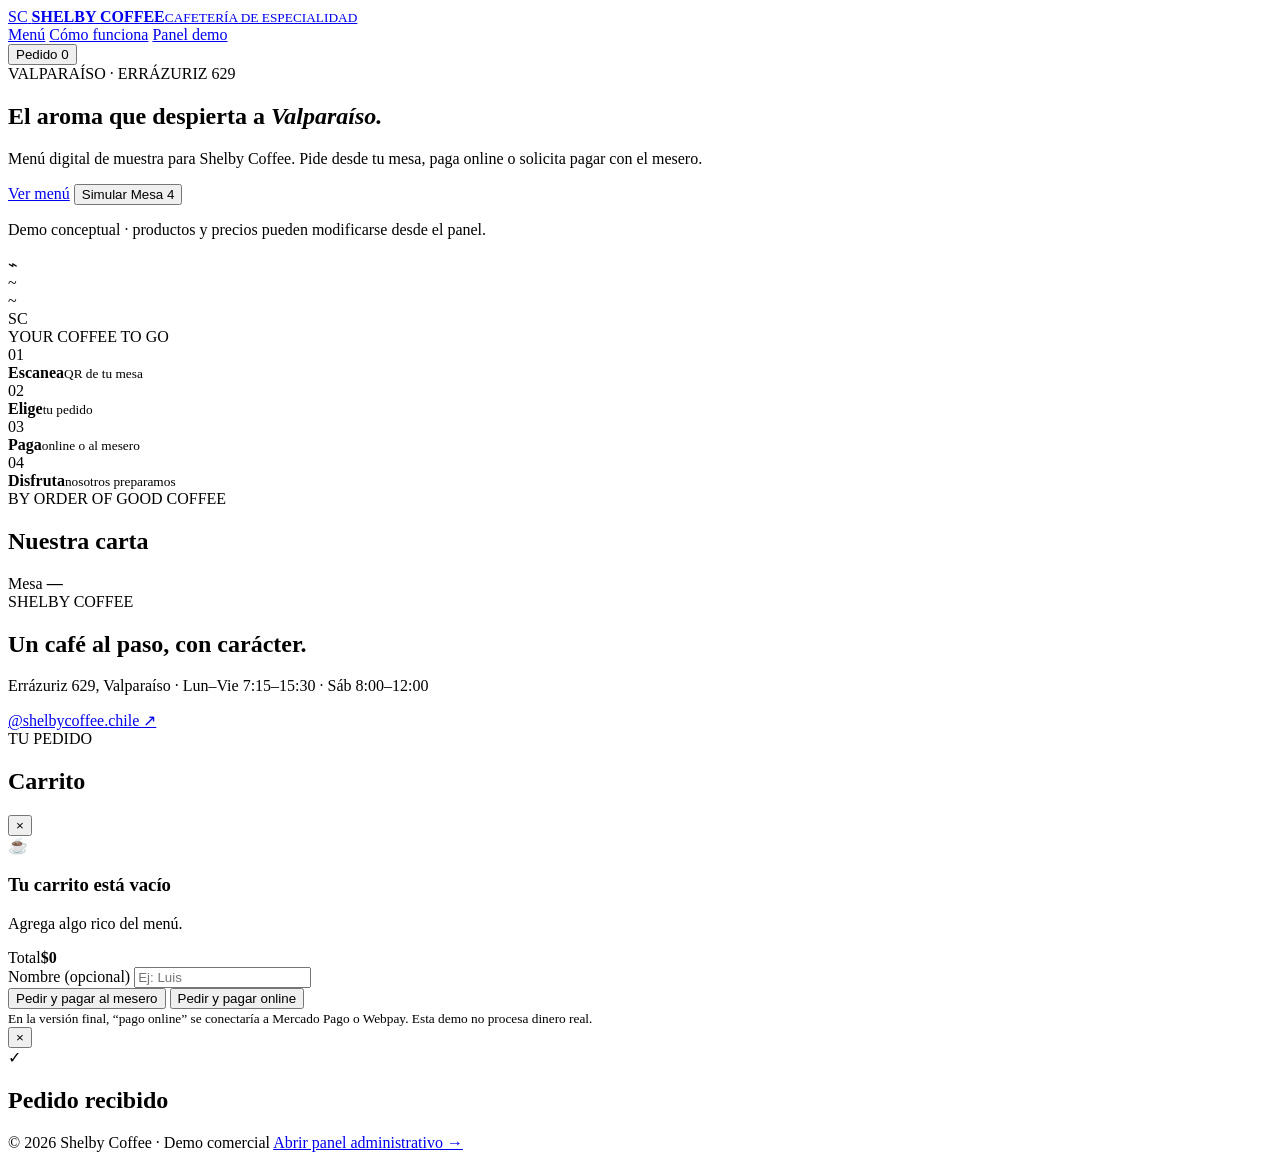
==== index.html @ 5e713f21 "Add files via upload" ====
<!DOCTYPE html>
<html lang="es">
<head>
  <meta charset="UTF-8">
  <meta name="viewport" content="width=device-width, initial-scale=1.0">
  <meta name="description" content="Demo de menú digital Shelby Coffee: pedidos por mesa, pago online o con mesero y panel administrativo.">
  <title>Shelby Coffee | Menú digital</title>
  <link rel="stylesheet" href="assets/css/style.css">
</head>
<body>
  <header class="topbar">
    <a class="brand" href="index.html" aria-label="Shelby Coffee inicio">
      <span class="brand-mark">SC</span>
      <span><strong>SHELBY COFFEE</strong><small>CAFETERÍA DE ESPECIALIDAD</small></span>
    </a>
    <nav>
      <a href="#menu">Menú</a>
      <a href="#como-funciona">Cómo funciona</a>
      <a href="admin.html" class="nav-admin">Panel demo</a>
    </nav>
    <button id="cartButton" class="cart-button" aria-label="Abrir carrito">Pedido <span id="cartCount">0</span></button>
  </header>

  <main>
    <section class="hero">
      <div class="hero-content">
        <span class="eyebrow">VALPARAÍSO · ERRÁZURIZ 629</span>
        <h1>El aroma que despierta a <em>Valparaíso.</em></h1>
        <p>Menú digital de muestra para Shelby Coffee. Pide desde tu mesa, paga online o solicita pagar con el mesero.</p>
        <div class="hero-actions">
          <a href="#menu" class="btn btn-primary">Ver menú</a>
          <button class="btn btn-ghost" id="simulateTableBtn">Simular Mesa 4</button>
        </div>
        <p class="demo-note">Demo conceptual · productos y precios pueden modificarse desde el panel.</p>
      </div>
      <div class="hero-card" aria-hidden="true">
        <div class="cap-icon">⌁</div>
        <div class="coffee-cup">
          <div class="steam steam-one">~</div>
          <div class="steam steam-two">~</div>
          <div class="cup-body"><span>SC</span></div>
          <div class="cup-handle"></div>
          <div class="saucer"></div>
        </div>
        <span class="hero-card-label">YOUR COFFEE TO GO</span>
      </div>
    </section>

    <section class="service-strip" id="como-funciona">
      <article><span>01</span><div><strong>Escanea</strong><small>QR de tu mesa</small></div></article>
      <article><span>02</span><div><strong>Elige</strong><small>tu pedido</small></div></article>
      <article><span>03</span><div><strong>Paga</strong><small>online o al mesero</small></div></article>
      <article><span>04</span><div><strong>Disfruta</strong><small>nosotros preparamos</small></div></article>
    </section>

    <section class="menu-section" id="menu">
      <div class="section-heading">
        <div>
          <span class="eyebrow">BY ORDER OF GOOD COFFEE</span>
          <h2>Nuestra carta</h2>
        </div>
        <div id="tableBadge" class="table-badge hidden">Mesa <strong id="tableNumber">—</strong></div>
      </div>
      <div id="categoryFilters" class="filters"></div>
      <div id="productGrid" class="product-grid" aria-live="polite"></div>
    </section>

    <section class="visit-section">
      <div>
        <span class="eyebrow">SHELBY COFFEE</span>
        <h2>Un café al paso, con carácter.</h2>
        <p>Errázuriz 629, Valparaíso · Lun–Vie 7:15–15:30 · Sáb 8:00–12:00</p>
      </div>
      <a class="btn btn-ghost light" href="https://www.instagram.com/shelbycoffee.chile/" target="_blank" rel="noopener">@shelbycoffee.chile ↗</a>
    </section>
  </main>

  <aside id="cartDrawer" class="drawer" aria-hidden="true">
    <div class="drawer-backdrop" data-close-cart></div>
    <div class="drawer-panel">
      <div class="drawer-header">
        <div><span class="eyebrow">TU PEDIDO</span><h2>Carrito</h2></div>
        <button class="icon-button" data-close-cart aria-label="Cerrar">×</button>
      </div>
      <div id="cartItems" class="cart-items"></div>
      <div id="emptyCart" class="empty-state">
        <span>☕</span>
        <h3>Tu carrito está vacío</h3>
        <p>Agrega algo rico del menú.</p>
      </div>
      <div id="cartFooter" class="cart-footer hidden">
        <div class="cart-total"><span>Total</span><strong id="cartTotal">$0</strong></div>
        <label class="field-label" for="customerName">Nombre (opcional)</label>
        <input id="customerName" class="input" placeholder="Ej: Luis">
        <div class="payment-options">
          <button id="waiterPayBtn" class="btn btn-secondary full">Pedir y pagar al mesero</button>
          <button id="onlinePayBtn" class="btn btn-primary full">Pedir y pagar online</button>
        </div>
        <small class="fine-print">En la versión final, “pago online” se conectaría a Mercado Pago o Webpay. Esta demo no procesa dinero real.</small>
      </div>
    </div>
  </aside>

  <div id="modal" class="modal hidden" role="dialog" aria-modal="true" aria-labelledby="modalTitle">
    <div class="modal-card">
      <button id="modalClose" class="icon-button modal-close" aria-label="Cerrar">×</button>
      <div id="modalIcon" class="modal-icon">✓</div>
      <h2 id="modalTitle">Pedido recibido</h2>
      <p id="modalText"></p>
      <div id="modalActions" class="modal-actions"></div>
    </div>
  </div>

  <footer>
    <span>© 2026 Shelby Coffee · Demo comercial</span>
    <a href="admin.html">Abrir panel administrativo →</a>
  </footer>

  <script type="module" src="assets/js/app.js"></script>
</body>
</html>
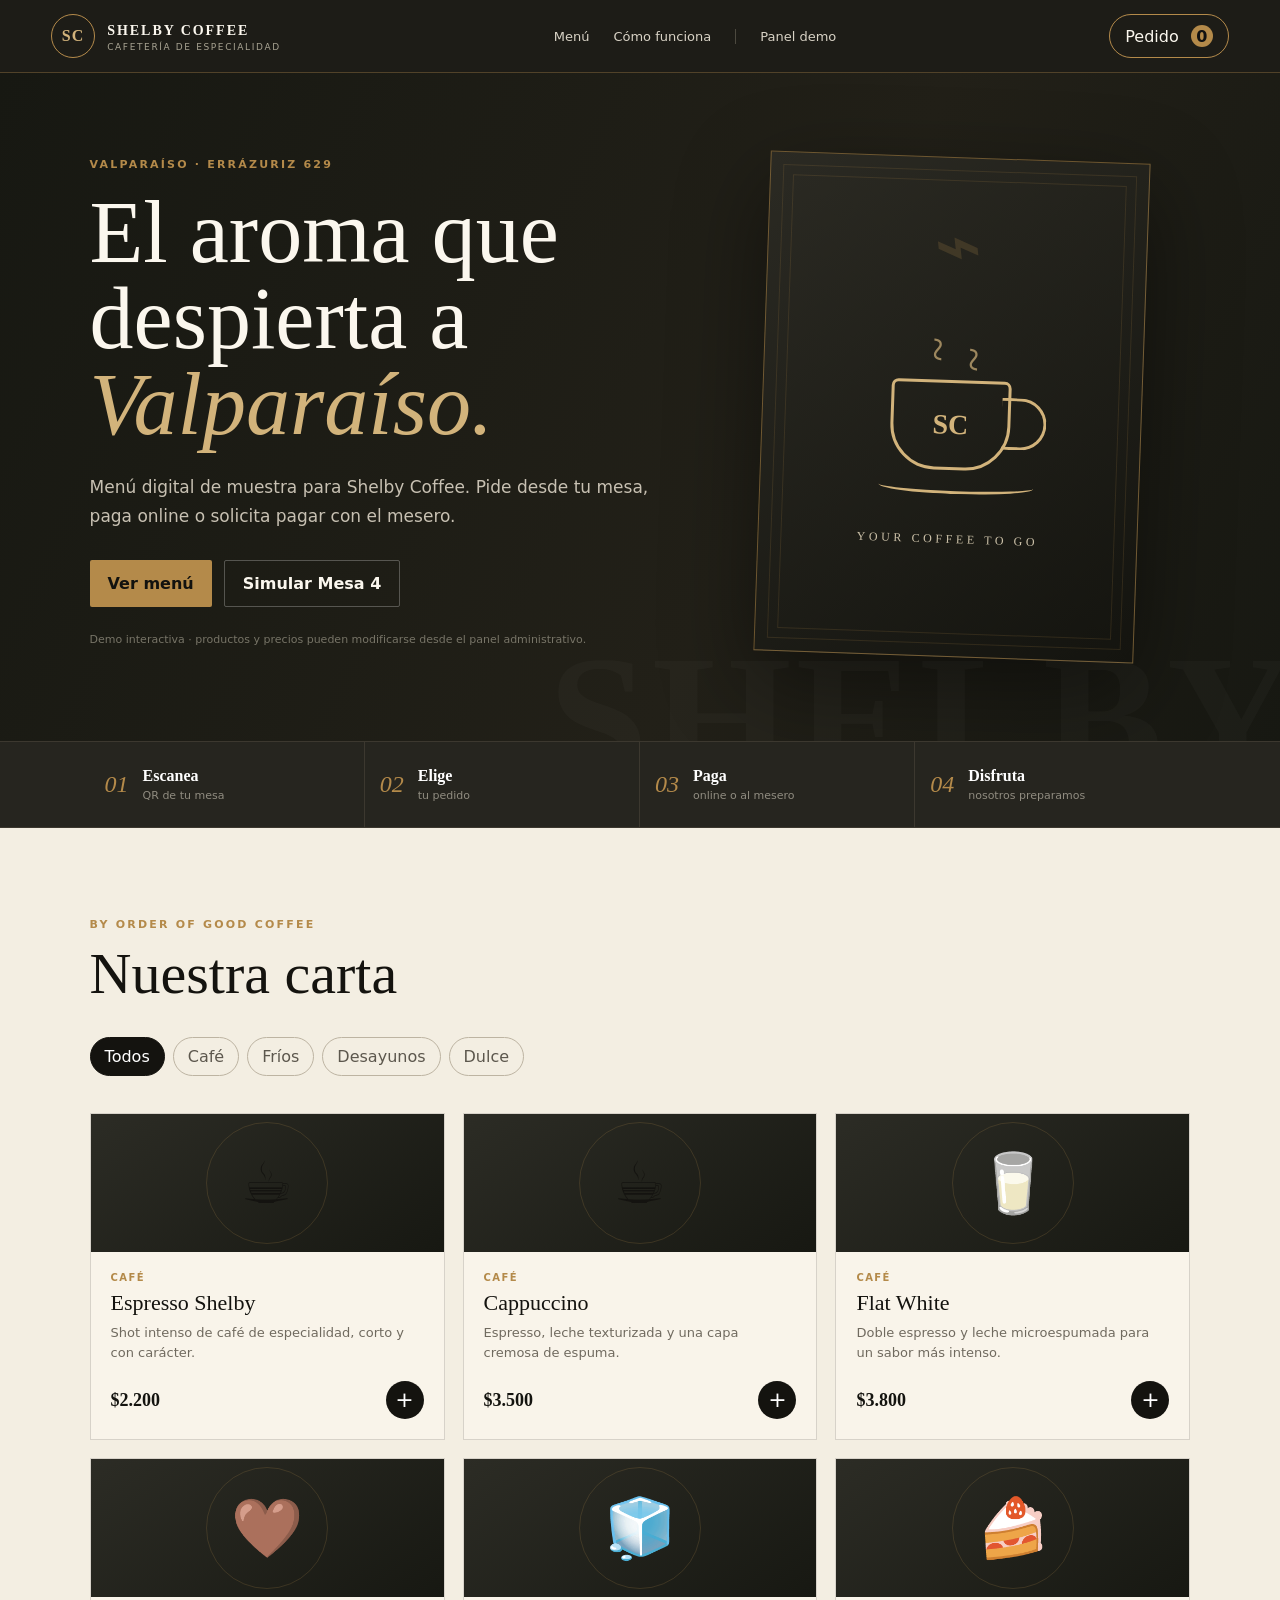
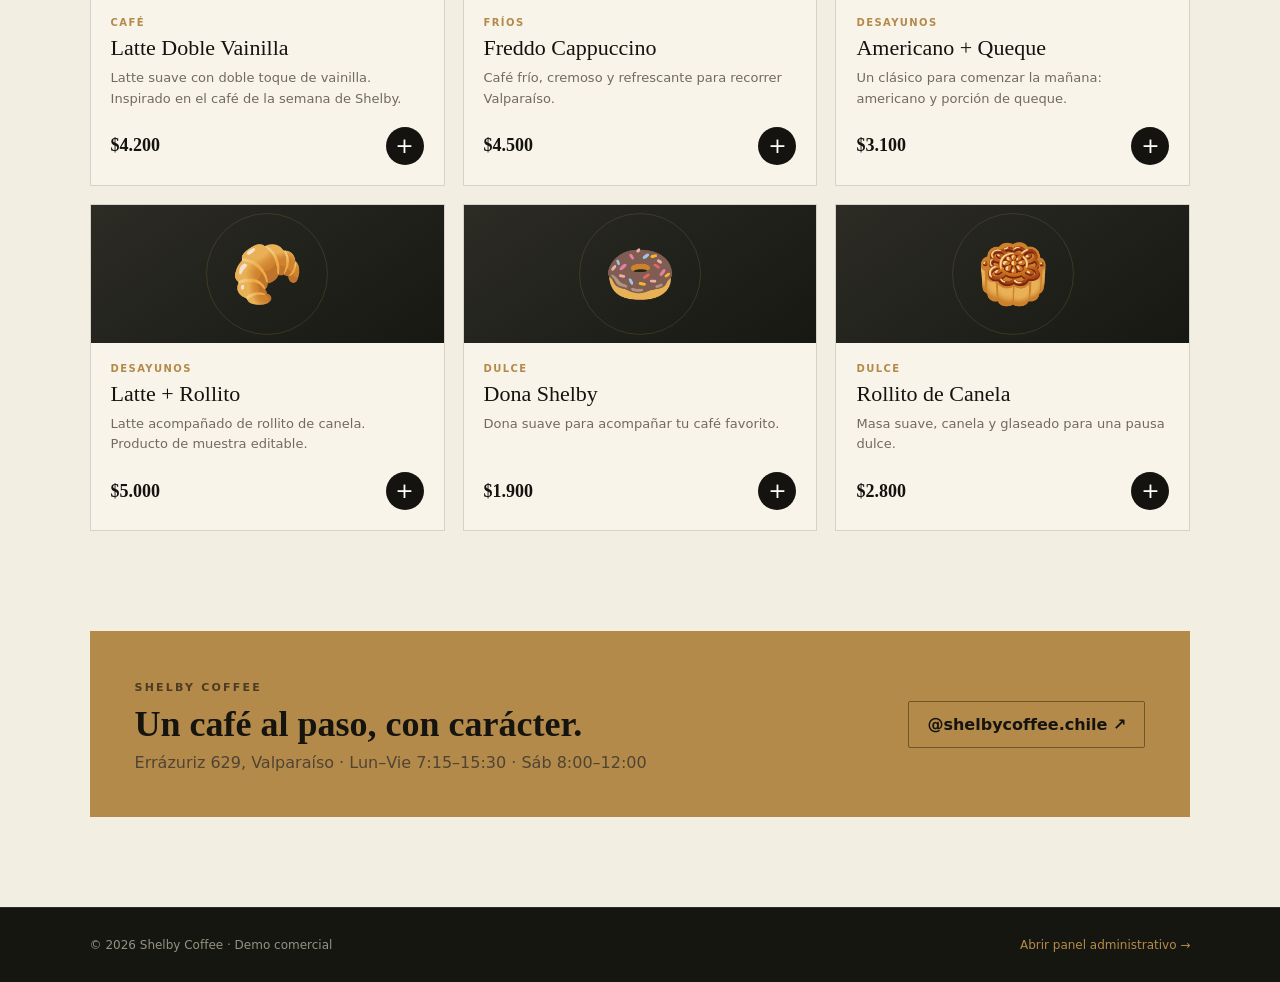
==== commit 58f6764b: "Add files via upload" ====
--- a/index.html
+++ b/index.html
@@ -5,7 +5,26 @@
   <meta name="viewport" content="width=device-width, initial-scale=1.0">
   <meta name="description" content="Demo de menú digital Shelby Coffee: pedidos por mesa, pago online o con mesero y panel administrativo.">
   <title>Shelby Coffee | Menú digital</title>
-  <link rel="stylesheet" href="assets/css/style.css">
+  <style>
+:root{
+  --ink:#14130f;--paper:#f3eee2;--paper-2:#e9e0cd;--gold:#b48a4a;--gold-2:#d2b37b;--dark:#171812;--dark-2:#22231d;--cream:#fbf7ee;--muted:#746f63;--danger:#8c3730;--success:#2f6b4d;--line:rgba(20,19,15,.15);--shadow:0 22px 70px rgba(0,0,0,.18)
+}
+*{box-sizing:border-box}html{scroll-behavior:smooth}body{margin:0;font-family:Inter,ui-sans-serif,system-ui,-apple-system,BlinkMacSystemFont,"Segoe UI",sans-serif;background:var(--paper);color:var(--ink)}body::before{content:"";position:fixed;inset:0;pointer-events:none;opacity:.16;background-image:radial-gradient(#5c4a32 .6px,transparent .6px);background-size:6px 6px;mix-blend-mode:multiply}a{color:inherit;text-decoration:none}button,input,textarea,select{font:inherit}button{cursor:pointer}.hidden{display:none!important}
+.topbar,.admin-topbar{position:sticky;top:0;z-index:30;display:flex;align-items:center;justify-content:space-between;padding:14px clamp(18px,4vw,58px);background:rgba(20,19,15,.96);color:var(--cream);border-bottom:1px solid rgba(180,138,74,.35);backdrop-filter:blur(14px)}.brand{display:flex;align-items:center;gap:12px}.brand-mark{width:44px;height:44px;border:1px solid var(--gold);border-radius:50%;display:grid;place-items:center;font-family:Georgia,serif;color:var(--gold-2);font-weight:700;letter-spacing:.08em}.brand strong{font-family:Georgia,serif;letter-spacing:.14em;font-size:14px}.brand small{display:block;color:#a9a493;font-size:9px;letter-spacing:.18em;margin-top:3px}.topbar nav{display:flex;gap:24px;align-items:center}.topbar nav a{font-size:13px;color:#d8d2c5}.topbar nav a:hover{color:var(--gold-2)}.nav-admin{border-left:1px solid #4c493f;padding-left:24px}.cart-button{border:1px solid var(--gold);background:transparent;color:var(--cream);border-radius:99px;padding:10px 15px}.cart-button span{display:inline-grid;place-items:center;margin-left:7px;background:var(--gold);color:#111;width:22px;height:22px;border-radius:50%;font-weight:800}
+.hero{min-height:650px;display:grid;grid-template-columns:1.1fr .9fr;align-items:center;gap:40px;padding:80px clamp(22px,7vw,110px);background:linear-gradient(115deg,#171812 0%,#222018 60%,#171812 100%);color:var(--cream);overflow:hidden;position:relative}.hero::after{content:"SHELBY";position:absolute;right:-20px;bottom:-68px;font:900 180px/1 Georgia,serif;color:rgba(255,255,255,.025);letter-spacing:.02em}.hero-content{max-width:680px;position:relative;z-index:2}.eyebrow{color:var(--gold);font-size:11px;font-weight:800;letter-spacing:.2em;text-transform:uppercase}.hero h1,.section-heading h2,.visit-section h2,.admin-heading h1,.card-heading h2,.drawer-header h2,.modal-card h2{font-family:Georgia,"Times New Roman",serif}.hero h1{font-size:clamp(48px,7vw,88px);line-height:.98;margin:18px 0 24px;font-weight:500}.hero h1 em{color:var(--gold-2);font-style:italic}.hero p{max-width:600px;color:#c7c0b2;font-size:17px;line-height:1.7}.hero-actions{display:flex;gap:12px;margin-top:30px;flex-wrap:wrap}.demo-note{font-size:11px!important;color:#777467!important;margin-top:24px!important}.btn{border:0;border-radius:2px;padding:13px 18px;font-weight:750;transition:.2s;display:inline-flex;align-items:center;justify-content:center;gap:8px}.btn:hover{transform:translateY(-1px)}.btn-primary{background:var(--gold);color:#12120f}.btn-primary:hover{background:var(--gold-2)}.btn-secondary{background:#282820;color:#f7f1e5;border:1px solid #504a3b}.btn-ghost{background:transparent;color:var(--cream);border:1px solid rgba(255,255,255,.25)}.btn-ghost.light{border-color:#746b56}.btn-danger{background:var(--danger);color:white}.btn.small{padding:9px 12px;font-size:12px}.btn.full{width:100%}
+.hero-card{justify-self:center;width:min(380px,82vw);aspect-ratio:.76;border:1px solid rgba(180,138,74,.55);background:linear-gradient(145deg,#2b2a23,#14140f);box-shadow:0 30px 90px rgba(0,0,0,.45);position:relative;display:flex;align-items:center;justify-content:center;flex-direction:column;gap:24px;transform:rotate(2deg)}.hero-card::before,.hero-card::after{content:"";position:absolute;inset:12px;border:1px solid rgba(180,138,74,.17)}.hero-card::after{inset:22px}.cap-icon{position:absolute;top:48px;font:80px/1 Georgia,serif;color:rgba(180,138,74,.2);transform:rotate(-8deg)}.coffee-cup{position:relative;width:190px;height:190px;margin-top:50px}.cup-body{position:absolute;left:34px;top:62px;width:120px;height:90px;border:3px solid var(--gold-2);border-radius:7px 7px 45px 45px;display:grid;place-items:center;color:var(--gold-2);font:700 28px Georgia,serif}.cup-handle{position:absolute;left:145px;top:78px;width:45px;height:52px;border:3px solid var(--gold-2);border-left:0;border-radius:0 30px 30px 0}.saucer{position:absolute;left:24px;top:160px;width:155px;height:16px;border-bottom:3px solid var(--gold-2);border-radius:50%}.steam{position:absolute;color:var(--gold-2);font:45px Georgia,serif;opacity:.7;transform:rotate(90deg)}.steam-one{left:67px;top:6px}.steam-two{left:103px;top:15px}.hero-card-label{font:12px Georgia,serif;letter-spacing:.3em;color:#cbc0a8}
+.service-strip{display:grid;grid-template-columns:repeat(4,1fr);padding:0 clamp(22px,7vw,110px);background:#26251f;color:white;border-top:1px solid #3c382f;border-bottom:1px solid #3c382f}.service-strip article{padding:25px 15px;display:flex;gap:14px;align-items:center;border-right:1px solid #3c382f}.service-strip article:last-child{border-right:0}.service-strip article>span{font:italic 24px Georgia,serif;color:var(--gold)}.service-strip strong,.service-strip small{display:block}.service-strip strong{font-family:Georgia,serif}.service-strip small{color:#908c80;margin-top:4px;font-size:11px}
+.menu-section{padding:85px clamp(22px,7vw,110px) 100px}.section-heading{display:flex;justify-content:space-between;align-items:flex-end;gap:20px;margin-bottom:30px}.section-heading h2{font-size:clamp(38px,5vw,58px);margin:8px 0 0;font-weight:500}.table-badge{border:1px solid var(--gold);padding:10px 14px;font-size:12px;background:#efe5d1}.filters{display:flex;gap:8px;overflow:auto;padding-bottom:12px;margin-bottom:25px}.filter-btn{white-space:nowrap;background:transparent;border:1px solid #bdb4a2;padding:9px 14px;border-radius:99px;color:#5c574d}.filter-btn.active{background:var(--ink);color:white;border-color:var(--ink)}.product-grid{display:grid;grid-template-columns:repeat(3,minmax(0,1fr));gap:18px}.product-card{background:rgba(251,247,238,.74);border:1px solid var(--line);min-height:280px;display:flex;flex-direction:column;overflow:hidden;transition:.2s}.product-card:hover{transform:translateY(-3px);box-shadow:0 18px 45px rgba(36,31,22,.09)}.product-art{height:138px;background:linear-gradient(145deg,#2c2c25,#171812);display:grid;place-items:center;position:relative;overflow:hidden}.product-art::after{content:"";position:absolute;width:120px;height:120px;border:1px solid rgba(180,138,74,.2);border-radius:50%}.product-icon{font-size:58px;filter:grayscale(.2);z-index:1}.product-info{padding:20px;display:flex;flex-direction:column;flex:1}.product-category{font-size:10px;letter-spacing:.14em;color:var(--gold);font-weight:800;text-transform:uppercase}.product-info h3{font:500 22px Georgia,serif;margin:7px 0}.product-info p{font-size:13px;color:#706a5f;line-height:1.55;margin:0 0 18px;flex:1}.product-bottom{display:flex;align-items:center;justify-content:space-between;gap:12px}.product-price{font:700 18px Georgia,serif}.add-btn{border:0;background:var(--ink);color:white;width:38px;height:38px;border-radius:50%;font-size:22px;line-height:1}.add-btn:hover{background:var(--gold);color:var(--ink)}
+.visit-section{margin:0 clamp(22px,7vw,110px) 90px;background:var(--gold);color:#15140f;padding:45px;display:flex;justify-content:space-between;align-items:center;gap:20px}.visit-section .eyebrow{color:#4d3b22}.visit-section h2{font-size:36px;margin:8px 0}.visit-section p{margin:0;color:#4f4433}.visit-section .btn{color:#15140f;border-color:#6f552c}
+.drawer{position:fixed;inset:0;z-index:60;pointer-events:none;opacity:0;transition:.25s}.drawer.open{pointer-events:auto;opacity:1}.drawer-backdrop{position:absolute;inset:0;background:rgba(0,0,0,.55)}.drawer-panel{position:absolute;right:0;top:0;height:100%;width:min(480px,100%);background:var(--cream);padding:28px;transform:translateX(100%);transition:.25s;display:flex;flex-direction:column;overflow:auto}.drawer.open .drawer-panel{transform:translateX(0)}.drawer-header{display:flex;justify-content:space-between;align-items:flex-start;border-bottom:1px solid var(--line);padding-bottom:18px}.drawer-header h2{font-size:34px;margin:5px 0}.icon-button{width:38px;height:38px;border:1px solid var(--line);background:transparent;font-size:24px;border-radius:50%}.cart-items{display:flex;flex-direction:column;gap:10px;padding:18px 0}.cart-row{display:grid;grid-template-columns:1fr auto;gap:10px;border-bottom:1px solid var(--line);padding:12px 0}.cart-row h4{font:500 17px Georgia,serif;margin:0 0 5px}.cart-row small{color:var(--muted)}.qty-controls{display:flex;align-items:center;gap:8px}.qty-controls button{width:26px;height:26px;border:1px solid var(--line);background:white}.cart-footer{margin-top:auto;border-top:1px solid var(--line);padding-top:20px}.cart-total{display:flex;justify-content:space-between;font-size:18px;margin-bottom:18px}.cart-total strong{font:700 24px Georgia,serif}.field-label{font-size:12px;font-weight:700}.input{width:100%;border:1px solid #c7bdab;background:#fffdf8;padding:12px;margin-top:6px;outline:none}.input:focus{border-color:var(--gold)}.payment-options{display:grid;gap:8px;margin-top:14px}.fine-print{display:block;color:#7d766a;line-height:1.45;margin-top:12px}.empty-state{text-align:center;padding:45px 15px;color:#766f62}.empty-state span{font-size:42px}.empty-state h3{font:500 21px Georgia,serif;margin:12px 0 6px}.empty-state p{font-size:13px}.empty-state.compact{padding:25px}.empty-state.compact span{font-size:30px}
+.modal{position:fixed;inset:0;background:rgba(0,0,0,.65);z-index:100;display:grid;place-items:center;padding:20px}.modal-card{position:relative;background:var(--cream);max-width:480px;width:100%;padding:42px;text-align:center;box-shadow:var(--shadow)}.modal-close{position:absolute;right:15px;top:15px}.modal-icon{width:66px;height:66px;border:1px solid var(--gold);border-radius:50%;display:grid;place-items:center;margin:0 auto 20px;font-size:30px;color:var(--gold)}.modal-card h2{font-size:32px;margin:0 0 10px}.modal-card p{color:#6f685c;line-height:1.6}.modal-actions{display:grid;gap:8px;margin-top:20px}.modal-form-card{text-align:left;max-height:90vh;overflow:auto}.modal-form-card h2{margin-top:8px}.modal-form-card .modal-close{z-index:2}
+footer{display:flex;justify-content:space-between;gap:20px;flex-wrap:wrap;padding:30px clamp(22px,7vw,110px);background:#151610;color:#969184;font-size:12px;border-top:1px solid #2d2e27}footer a{color:var(--gold)}
+.admin-body{background:#eae4d7}.admin-topbar{position:sticky}.admin-actions{display:flex;gap:8px}.admin-main{padding:48px clamp(18px,5vw,70px) 80px;max-width:1500px;margin:auto}.admin-heading{display:flex;justify-content:space-between;align-items:center;gap:20px;margin-bottom:28px}.admin-heading h1{font-size:44px;margin:7px 0 8px}.admin-heading p{margin:0;color:#706a5f}.live-chip{background:#e0eadf;border:1px solid #a7b9a5;color:#37553e;padding:9px 12px;border-radius:99px;font-size:12px}.live-chip span{display:inline-block;width:7px;height:7px;background:#438257;border-radius:50%;margin-right:6px}.stats-grid{display:grid;grid-template-columns:repeat(4,1fr);gap:14px;margin-bottom:16px}.stat-card{background:var(--cream);border:1px solid var(--line);padding:20px}.stat-card small{color:#777164;text-transform:uppercase;letter-spacing:.1em;font-size:9px}.stat-card strong{display:block;font:500 34px Georgia,serif;margin-top:9px}.stat-card span{font-size:11px;color:#8f8779}.admin-grid{display:grid;grid-template-columns:2fr .8fr;gap:16px;margin-bottom:16px}.admin-card{background:var(--cream);border:1px solid var(--line);padding:24px}.admin-card-wide{min-width:0}.card-heading{display:flex;justify-content:space-between;align-items:flex-start;gap:16px;margin-bottom:18px}.card-heading h2{font-size:28px;margin:5px 0}.card-heading p{font-size:12px;color:#777064;margin:4px 0 0}.table-links{display:flex;gap:6px;flex-wrap:wrap;margin-bottom:15px}.table-link{border:1px solid #c6baa7;background:#f8f2e6;padding:7px 10px;font-size:11px}.table-link:hover{background:var(--gold)}.table-scroll{overflow:auto}.orders-table{width:100%;border-collapse:collapse;min-width:850px}.orders-table th{text-align:left;font-size:9px;letter-spacing:.11em;text-transform:uppercase;color:#857d6e;border-bottom:1px solid var(--line);padding:10px 8px}.orders-table td{border-bottom:1px solid var(--line);padding:13px 8px;font-size:12px;vertical-align:top}.order-id{font-family:Georgia,serif;font-weight:700}.pill{display:inline-block;border-radius:99px;padding:5px 8px;font-size:10px;font-weight:700}.pill.pending{background:#f4e6bd;color:#6f561c}.pill.preparing{background:#dbe5ef;color:#38536a}.pill.ready{background:#d8eadb;color:#2e5a37}.pill.closed{background:#ddd9d2;color:#625e57}.pill.online{background:#d9e8df;color:#275339}.pill.waiter{background:#e8dfd3;color:#664b2f}.status-select{border:1px solid #c7bdab;background:white;padding:7px}.settings-form{display:grid;gap:12px}.settings-form label{font-size:11px;font-weight:750;color:#625d53}.settings-form textarea{resize:vertical}.products-admin{margin-top:0}.product-admin-grid{display:grid;grid-template-columns:repeat(4,minmax(0,1fr));gap:12px}.admin-product{border:1px solid var(--line);background:#fffaf0;padding:15px}.admin-product-top{display:flex;justify-content:space-between;gap:10px;align-items:flex-start}.admin-product-icon{width:48px;height:48px;display:grid;place-items:center;background:#22231d;font-size:27px}.admin-product h3{font:500 18px Georgia,serif;margin:12px 0 5px}.admin-product p{font-size:11px;color:#716b60;min-height:34px}.admin-product-price{font-weight:800;margin:10px 0}.admin-product-actions{display:flex;gap:6px}.mini-btn{border:1px solid #c6baa7;background:white;padding:7px 9px;font-size:10px}.mini-btn:hover{background:#eee4d2}.toggle{display:flex;align-items:center;gap:6px;font-size:10px;color:#666}.toggle input{accent-color:#30372c}.admin-footer{justify-content:center}
+@media(max-width:1050px){.product-grid{grid-template-columns:repeat(2,1fr)}.stats-grid{grid-template-columns:repeat(2,1fr)}.admin-grid{grid-template-columns:1fr}.product-admin-grid{grid-template-columns:repeat(3,1fr)}}
+@media(max-width:760px){.topbar nav{display:none}.topbar,.admin-topbar{padding:12px 16px}.brand strong{font-size:12px}.brand-mark{width:38px;height:38px}.hero{grid-template-columns:1fr;min-height:auto;padding:70px 22px}.hero-card{display:none}.service-strip{grid-template-columns:repeat(2,1fr);padding:0 16px}.service-strip article:nth-child(2){border-right:0}.product-grid{grid-template-columns:1fr}.visit-section{margin:0 22px 60px;padding:30px;flex-direction:column;align-items:flex-start}.section-heading{align-items:flex-start;flex-direction:column}.admin-heading{align-items:flex-start;flex-direction:column}.stats-grid{grid-template-columns:1fr 1fr}.product-admin-grid{grid-template-columns:1fr 1fr}.admin-actions .btn-ghost{display:none}.modal-card{padding:32px 24px}.drawer-panel{padding:22px}}
+@media(max-width:480px){.stats-grid,.product-admin-grid{grid-template-columns:1fr}.service-strip article{padding:18px 8px}.hero h1{font-size:48px}.menu-section{padding-top:60px}.cart-button{padding:8px 11px}.admin-heading h1{font-size:36px}}
+
+</style>
 </head>
 <body>
   <header class="topbar">
@@ -31,7 +50,7 @@
           <a href="#menu" class="btn btn-primary">Ver menú</a>
           <button class="btn btn-ghost" id="simulateTableBtn">Simular Mesa 4</button>
         </div>
-        <p class="demo-note">Demo conceptual · productos y precios pueden modificarse desde el panel.</p>
+        <p class="demo-note">Demo interactiva · productos y precios pueden modificarse desde el panel administrativo.</p>
       </div>
       <div class="hero-card" aria-hidden="true">
         <div class="cap-icon">⌁</div>
@@ -116,6 +135,189 @@
     <a href="admin.html">Abrir panel administrativo →</a>
   </footer>
 
-  <script type="module" src="assets/js/app.js"></script>
+  <script>
+const KEYS = {
+  products: 'shelby_demo_products',
+  cart: 'shelby_demo_cart',
+  orders: 'shelby_demo_orders',
+  settings: 'shelby_demo_settings'
+};
+
+const defaultProducts = [
+  {id:1,name:'Espresso Shelby',category:'Café',description:'Shot intenso de café de especialidad, corto y con carácter.',price:2200,icon:'☕',active:true},
+  {id:2,name:'Cappuccino',category:'Café',description:'Espresso, leche texturizada y una capa cremosa de espuma.',price:3500,icon:'☕',active:true},
+  {id:3,name:'Flat White',category:'Café',description:'Doble espresso y leche microespumada para un sabor más intenso.',price:3800,icon:'🥛',active:true},
+  {id:4,name:'Latte Doble Vainilla',category:'Café',description:'Latte suave con doble toque de vainilla. Inspirado en el café de la semana de Shelby.',price:4200,icon:'🤎',active:true},
+  {id:5,name:'Freddo Cappuccino',category:'Fríos',description:'Café frío, cremoso y refrescante para recorrer Valparaíso.',price:4500,icon:'🧊',active:true},
+  {id:6,name:'Americano + Queque',category:'Desayunos',description:'Un clásico para comenzar la mañana: americano y porción de queque.',price:3100,icon:'🍰',active:true},
+  {id:7,name:'Latte + Rollito',category:'Desayunos',description:'Latte acompañado de rollito de canela. Producto de muestra editable.',price:5000,icon:'🥐',active:true},
+  {id:8,name:'Dona Shelby',category:'Dulce',description:'Dona suave para acompañar tu café favorito.',price:1900,icon:'🍩',active:true},
+  {id:9,name:'Rollito de Canela',category:'Dulce',description:'Masa suave, canela y glaseado para una pausa dulce.',price:2800,icon:'🥮',active:true}
+];
+
+const defaultSettings = {
+  name:'Shelby Coffee',
+  address:'Errázuriz 629, Valparaíso',
+  hours:'Lun–Vie 7:15–15:30 · Sáb 8:00–12:00',
+  instagram:'@shelbycoffee.chile'
+};
+
+function read(key, fallback){
+  try { const raw = localStorage.getItem(key); return raw ? JSON.parse(raw) : fallback; }
+  catch { return fallback; }
+}
+function write(key, value){ localStorage.setItem(key, JSON.stringify(value)); }
+
+const Store = {
+  getProducts(){
+    const products = read(KEYS.products, null);
+    if (!products) { write(KEYS.products, defaultProducts); return JSON.parse(JSON.stringify(defaultProducts)); }
+    return products;
+  },
+  saveProducts(products){ write(KEYS.products, products); },
+  getCart(){ return read(KEYS.cart, []); },
+  saveCart(cart){ write(KEYS.cart, cart); },
+  clearCart(){ write(KEYS.cart, []); },
+  getOrders(){ return read(KEYS.orders, []); },
+  saveOrders(orders){ write(KEYS.orders, orders); },
+  getSettings(){
+    const settings = read(KEYS.settings, null);
+    if (!settings) { write(KEYS.settings, defaultSettings); return {...defaultSettings}; }
+    return settings;
+  },
+  saveSettings(settings){ write(KEYS.settings, settings); },
+  reset(){ Object.values(KEYS).forEach(key => localStorage.removeItem(key)); }
+};
+
+
+class MenuController {
+  constructor(){
+    this.products = Store.getProducts();
+    this.cart = Store.getCart();
+    this.table = this.resolveTable();
+  }
+  resolveTable(){
+    const params = new URLSearchParams(location.search);
+    const fromUrl = Number(params.get('mesa'));
+    return Number.isInteger(fromUrl) && fromUrl > 0 && fromUrl <= 99 ? fromUrl : null;
+  }
+  getActiveProducts(category='Todos'){
+    return this.products.filter(p => p.active && (category === 'Todos' || p.category === category));
+  }
+  getCategories(){ return ['Todos', ...new Set(this.products.filter(p=>p.active).map(p=>p.category))]; }
+  addToCart(id){
+    const existing = this.cart.find(i => i.id === id);
+    if(existing) existing.qty += 1; else this.cart.push({id, qty:1});
+    Store.saveCart(this.cart); return this.cart;
+  }
+  changeQty(id, delta){
+    const item = this.cart.find(i=>i.id===id); if(!item) return this.cart;
+    item.qty += delta;
+    this.cart = this.cart.filter(i=>i.qty>0); Store.saveCart(this.cart); return this.cart;
+  }
+  getCartDetailed(){
+    return this.cart.map(item=>{
+      const product=this.products.find(p=>p.id===item.id); return product?{...product,qty:item.qty,subtotal:product.price*item.qty}:null;
+    }).filter(Boolean);
+  }
+  getTotal(){ return this.getCartDetailed().reduce((sum,i)=>sum+i.subtotal,0); }
+  setTable(table){ this.table=Number(table)||null; }
+  createOrder(paymentType, customerName=''){
+    if(!this.cart.length) return null;
+    const orders=Store.getOrders();
+    const now=new Date();
+    const order={
+      id: Date.now(),
+      number: String(orders.length+1).padStart(3,'0'),
+      table:this.table || 'Retiro',
+      customerName:customerName.trim(),
+      items:this.getCartDetailed().map(i=>({id:i.id,name:i.name,qty:i.qty,price:i.price})),
+      total:this.getTotal(),
+      paymentType,
+      paymentStatus:paymentType==='online'?'simulado':'pendiente',
+      status:paymentType==='online'?'Preparando':'Pendiente',
+      createdAt:now.toISOString()
+    };
+    orders.unshift(order); Store.saveOrders(orders); this.cart=[]; Store.clearCart(); return order;
+  }
+}
+
+const money = value => new Intl.NumberFormat('es-CL',{style:'currency',currency:'CLP',maximumFractionDigits:0}).format(value);
+class MenuView {
+  constructor(controller){ this.c=controller; this.selectedCategory='Todos'; }
+  init(){
+    this.filters=document.querySelector('#categoryFilters'); this.grid=document.querySelector('#productGrid');
+    this.cartDrawer=document.querySelector('#cartDrawer'); this.cartItems=document.querySelector('#cartItems');
+    this.cartCount=document.querySelector('#cartCount'); this.cartTotal=document.querySelector('#cartTotal');
+    this.emptyCart=document.querySelector('#emptyCart'); this.cartFooter=document.querySelector('#cartFooter');
+    this.renderFilters(); this.renderProducts(); this.renderCart(); this.renderTable(); this.bind();
+  }
+  renderFilters(){
+    this.filters.innerHTML=this.c.getCategories().map(cat=>`<button class="filter-btn ${cat===this.selectedCategory?'active':''}" data-category="${cat}">${cat}</button>`).join('');
+  }
+  renderProducts(){
+    const products=this.c.getActiveProducts(this.selectedCategory);
+    this.grid.innerHTML=products.map(p=>`<article class="product-card">
+      <div class="product-art"><span class="product-icon">${p.icon||'☕'}</span></div>
+      <div class="product-info"><span class="product-category">${p.category}</span><h3>${p.name}</h3><p>${p.description}</p>
+      <div class="product-bottom"><strong class="product-price">${money(p.price)}</strong><button class="add-btn" data-add="${p.id}" aria-label="Agregar ${p.name}">+</button></div></div></article>`).join('');
+  }
+  renderTable(){
+    const badge=document.querySelector('#tableBadge'); const num=document.querySelector('#tableNumber');
+    if(this.c.table){ badge.classList.remove('hidden'); num.textContent=this.c.table; } else badge.classList.add('hidden');
+  }
+  renderCart(){
+    const items=this.c.getCartDetailed(); const qty=items.reduce((s,i)=>s+i.qty,0); this.cartCount.textContent=qty;
+    if(!items.length){this.cartItems.innerHTML='';this.emptyCart.classList.remove('hidden');this.cartFooter.classList.add('hidden');return;}
+    this.emptyCart.classList.add('hidden');this.cartFooter.classList.remove('hidden');
+    this.cartItems.innerHTML=items.map(i=>`<div class="cart-row"><div><h4>${i.name}</h4><small>${money(i.price)} c/u · ${money(i.subtotal)}</small></div>
+      <div class="qty-controls"><button data-qty="${i.id}" data-delta="-1">−</button><strong>${i.qty}</strong><button data-qty="${i.id}" data-delta="1">+</button></div></div>`).join('');
+    this.cartTotal.textContent=money(this.c.getTotal());
+  }
+  openCart(){this.cartDrawer.classList.add('open');this.cartDrawer.setAttribute('aria-hidden','false')}
+  closeCart(){this.cartDrawer.classList.remove('open');this.cartDrawer.setAttribute('aria-hidden','true')}
+  modal(title,text,actions=[],icon='✓'){
+    const modal=document.querySelector('#modal'); document.querySelector('#modalTitle').textContent=title;document.querySelector('#modalText').innerHTML=text;
+    document.querySelector('#modalIcon').textContent=icon; const root=document.querySelector('#modalActions'); root.innerHTML='';
+    actions.forEach(a=>{const b=document.createElement('button');b.className=`btn ${a.className||'btn-primary'} full`;b.textContent=a.label;b.addEventListener('click',a.onClick);root.appendChild(b)});modal.classList.remove('hidden');
+  }
+  closeModal(){document.querySelector('#modal').classList.add('hidden')}
+  completeOrder(type){
+    if(!this.c.table){
+      this.modal('¿En qué mesa estás?','Para esta demo selecciona una mesa. En el local real, el QR ya identificaría la mesa automáticamente.',[1,2,3,4,5,6].map(n=>({label:`Mesa ${n}`,className:'btn-secondary',onClick:()=>{this.c.setTable(n);this.renderTable();this.closeModal();this.completeOrder(type)}})),'#');return;
+    }
+    const name=document.querySelector('#customerName').value;
+    if(type==='online'){
+      this.modal('Pasarela de pago','En la versión final aquí se abriría <strong>Mercado Pago o Webpay</strong>. Esta maqueta no procesa dinero real.',[
+        {label:'Simular pago aprobado',onClick:()=>{const order=this.c.createOrder('online',name);this.finish(order,'Pago online simulado ✓')}},
+        {label:'Cancelar',className:'btn-secondary',onClick:()=>this.closeModal()}
+      ],'$');
+    } else { const order=this.c.createOrder('mesero',name); this.finish(order,'Pago pendiente con mesero'); }
+  }
+  finish(order,paymentLabel){
+    this.renderCart(); this.closeCart();
+    this.modal(`Pedido #${order.number} recibido`,`Mesa <strong>${order.table}</strong><br>${paymentLabel}<br><br>Total: <strong>${money(order.total)}</strong><br><small>El pedido ya aparece en el panel administrativo de la demo.</small>`,[
+      {label:'Ver panel administrativo',onClick:()=>location.href='admin.html'},
+      {label:'Seguir viendo el menú',className:'btn-secondary',onClick:()=>this.closeModal()}
+    ]);
+  }
+  bind(){
+    document.querySelector('#cartButton').addEventListener('click',()=>this.openCart());document.querySelectorAll('[data-close-cart]').forEach(el=>el.addEventListener('click',()=>this.closeCart()));
+    this.filters.addEventListener('click',e=>{const b=e.target.closest('[data-category]');if(!b)return;this.selectedCategory=b.dataset.category;this.renderFilters();this.renderProducts()});
+    this.grid.addEventListener('click',e=>{const b=e.target.closest('[data-add]');if(!b)return;this.c.addToCart(Number(b.dataset.add));this.renderCart();b.textContent='✓';setTimeout(()=>b.textContent='+',650)});
+    this.cartItems.addEventListener('click',e=>{const b=e.target.closest('[data-qty]');if(!b)return;this.c.changeQty(Number(b.dataset.qty),Number(b.dataset.delta));this.renderCart()});
+    document.querySelector('#waiterPayBtn').addEventListener('click',()=>this.completeOrder('mesero'));document.querySelector('#onlinePayBtn').addEventListener('click',()=>this.completeOrder('online'));
+    document.querySelector('#simulateTableBtn').addEventListener('click',()=>{this.c.setTable(4);history.replaceState(null,'','?mesa=4');this.renderTable();document.querySelector('#menu').scrollIntoView()});
+    document.querySelector('#modalClose').addEventListener('click',()=>this.closeModal());
+  }
+}
+
+
+
+const controller = new MenuController();
+const view = new MenuView(controller);
+view.init();
+
+</script>
 </body>
 </html>
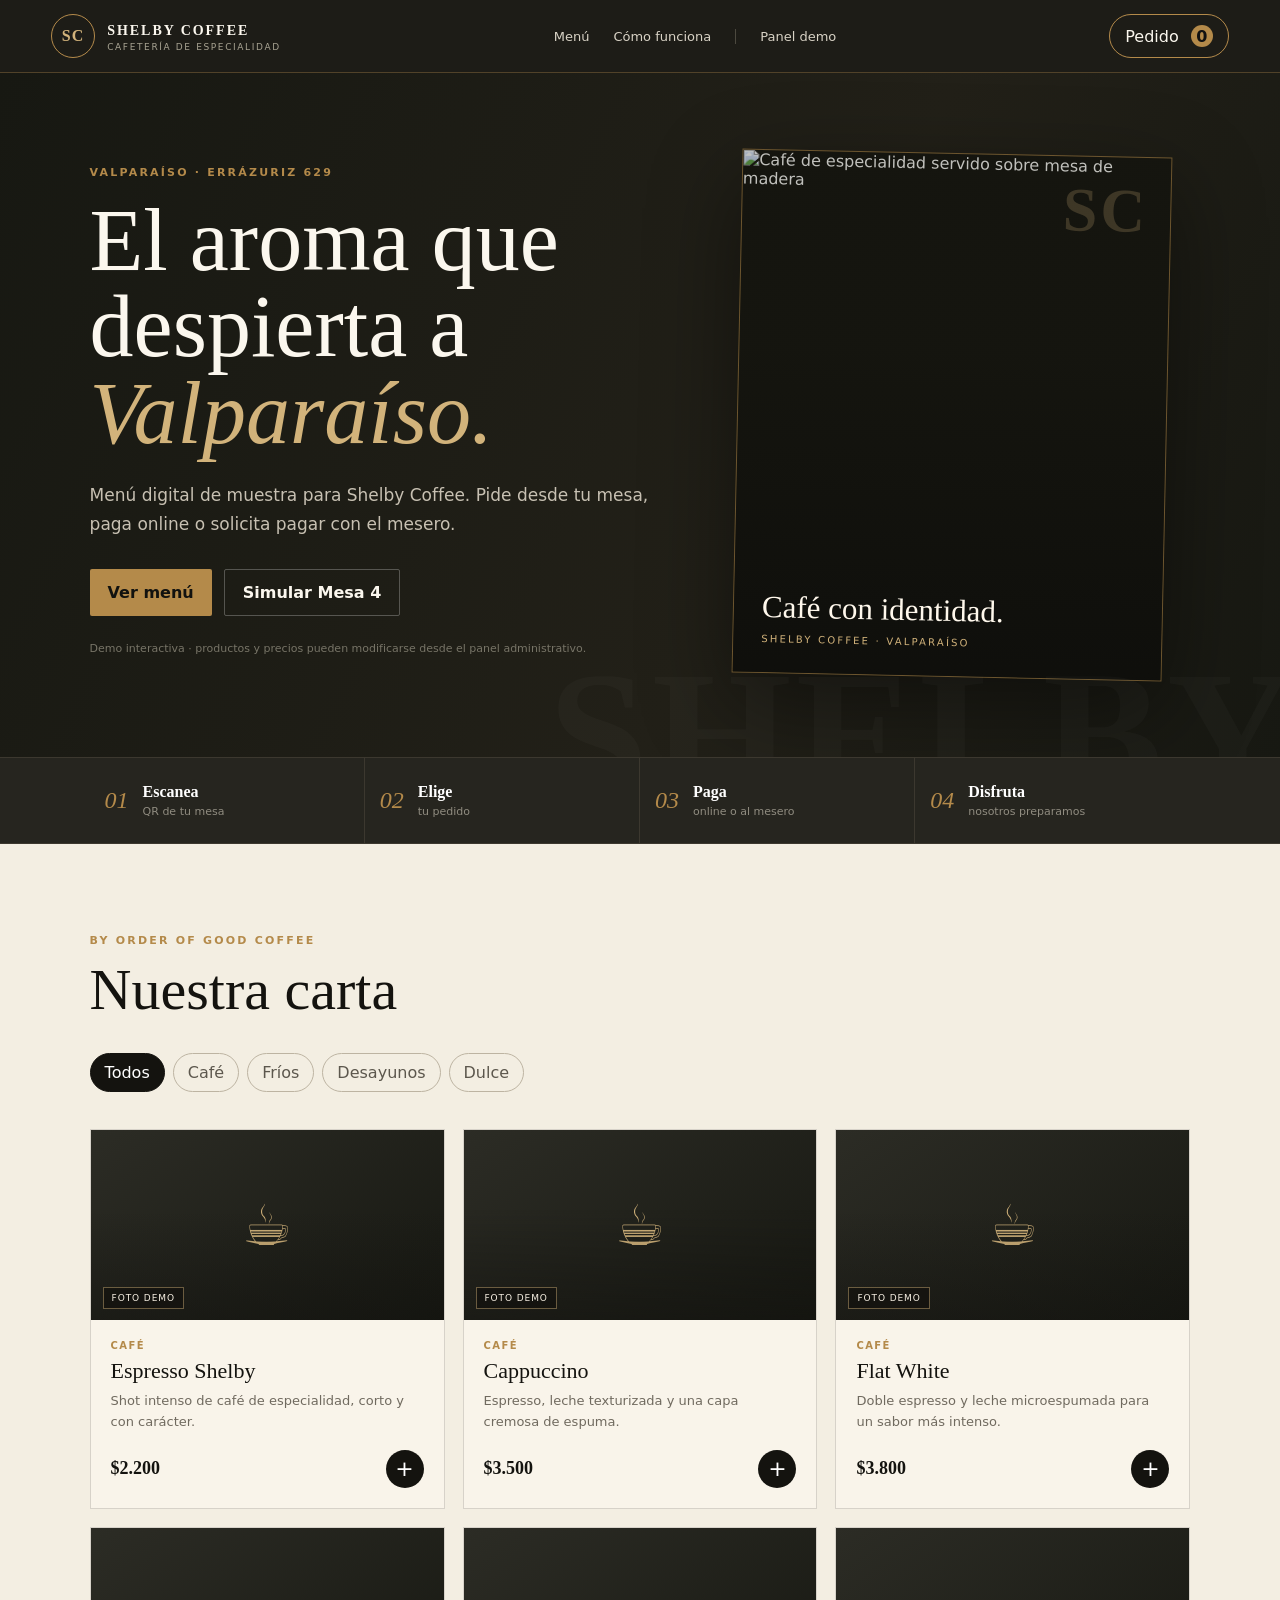
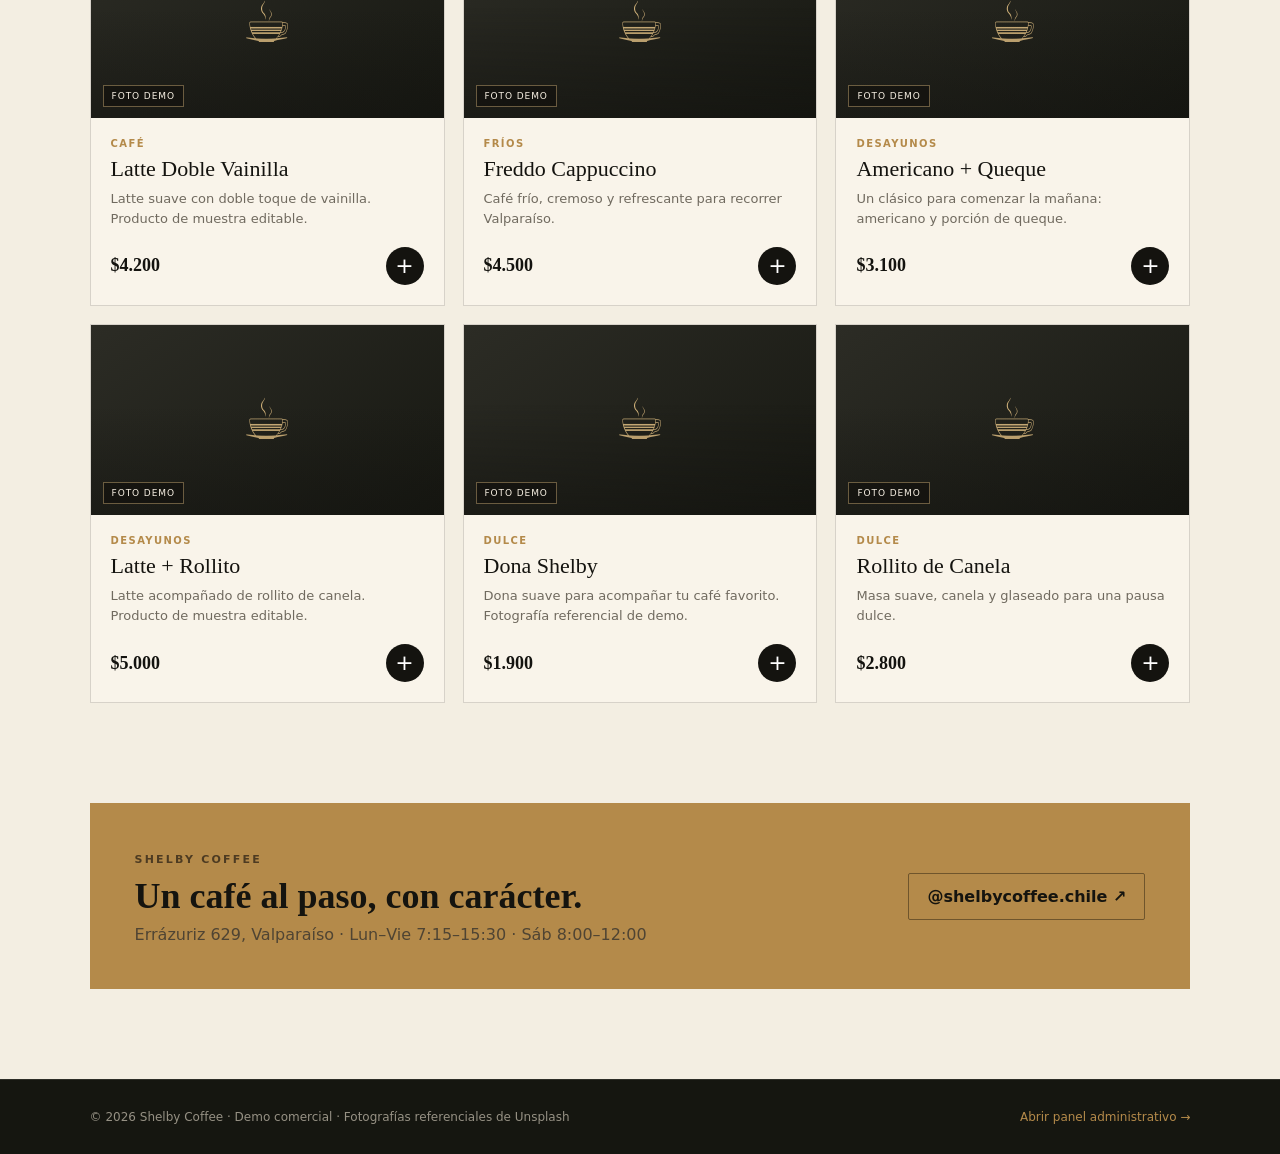
==== commit 3e0fe7d3: "Add files via upload" ====
--- a/index.html
+++ b/index.html
@@ -12,16 +12,16 @@
 *{box-sizing:border-box}html{scroll-behavior:smooth}body{margin:0;font-family:Inter,ui-sans-serif,system-ui,-apple-system,BlinkMacSystemFont,"Segoe UI",sans-serif;background:var(--paper);color:var(--ink)}body::before{content:"";position:fixed;inset:0;pointer-events:none;opacity:.16;background-image:radial-gradient(#5c4a32 .6px,transparent .6px);background-size:6px 6px;mix-blend-mode:multiply}a{color:inherit;text-decoration:none}button,input,textarea,select{font:inherit}button{cursor:pointer}.hidden{display:none!important}
 .topbar,.admin-topbar{position:sticky;top:0;z-index:30;display:flex;align-items:center;justify-content:space-between;padding:14px clamp(18px,4vw,58px);background:rgba(20,19,15,.96);color:var(--cream);border-bottom:1px solid rgba(180,138,74,.35);backdrop-filter:blur(14px)}.brand{display:flex;align-items:center;gap:12px}.brand-mark{width:44px;height:44px;border:1px solid var(--gold);border-radius:50%;display:grid;place-items:center;font-family:Georgia,serif;color:var(--gold-2);font-weight:700;letter-spacing:.08em}.brand strong{font-family:Georgia,serif;letter-spacing:.14em;font-size:14px}.brand small{display:block;color:#a9a493;font-size:9px;letter-spacing:.18em;margin-top:3px}.topbar nav{display:flex;gap:24px;align-items:center}.topbar nav a{font-size:13px;color:#d8d2c5}.topbar nav a:hover{color:var(--gold-2)}.nav-admin{border-left:1px solid #4c493f;padding-left:24px}.cart-button{border:1px solid var(--gold);background:transparent;color:var(--cream);border-radius:99px;padding:10px 15px}.cart-button span{display:inline-grid;place-items:center;margin-left:7px;background:var(--gold);color:#111;width:22px;height:22px;border-radius:50%;font-weight:800}
 .hero{min-height:650px;display:grid;grid-template-columns:1.1fr .9fr;align-items:center;gap:40px;padding:80px clamp(22px,7vw,110px);background:linear-gradient(115deg,#171812 0%,#222018 60%,#171812 100%);color:var(--cream);overflow:hidden;position:relative}.hero::after{content:"SHELBY";position:absolute;right:-20px;bottom:-68px;font:900 180px/1 Georgia,serif;color:rgba(255,255,255,.025);letter-spacing:.02em}.hero-content{max-width:680px;position:relative;z-index:2}.eyebrow{color:var(--gold);font-size:11px;font-weight:800;letter-spacing:.2em;text-transform:uppercase}.hero h1,.section-heading h2,.visit-section h2,.admin-heading h1,.card-heading h2,.drawer-header h2,.modal-card h2{font-family:Georgia,"Times New Roman",serif}.hero h1{font-size:clamp(48px,7vw,88px);line-height:.98;margin:18px 0 24px;font-weight:500}.hero h1 em{color:var(--gold-2);font-style:italic}.hero p{max-width:600px;color:#c7c0b2;font-size:17px;line-height:1.7}.hero-actions{display:flex;gap:12px;margin-top:30px;flex-wrap:wrap}.demo-note{font-size:11px!important;color:#777467!important;margin-top:24px!important}.btn{border:0;border-radius:2px;padding:13px 18px;font-weight:750;transition:.2s;display:inline-flex;align-items:center;justify-content:center;gap:8px}.btn:hover{transform:translateY(-1px)}.btn-primary{background:var(--gold);color:#12120f}.btn-primary:hover{background:var(--gold-2)}.btn-secondary{background:#282820;color:#f7f1e5;border:1px solid #504a3b}.btn-ghost{background:transparent;color:var(--cream);border:1px solid rgba(255,255,255,.25)}.btn-ghost.light{border-color:#746b56}.btn-danger{background:var(--danger);color:white}.btn.small{padding:9px 12px;font-size:12px}.btn.full{width:100%}
-.hero-card{justify-self:center;width:min(380px,82vw);aspect-ratio:.76;border:1px solid rgba(180,138,74,.55);background:linear-gradient(145deg,#2b2a23,#14140f);box-shadow:0 30px 90px rgba(0,0,0,.45);position:relative;display:flex;align-items:center;justify-content:center;flex-direction:column;gap:24px;transform:rotate(2deg)}.hero-card::before,.hero-card::after{content:"";position:absolute;inset:12px;border:1px solid rgba(180,138,74,.17)}.hero-card::after{inset:22px}.cap-icon{position:absolute;top:48px;font:80px/1 Georgia,serif;color:rgba(180,138,74,.2);transform:rotate(-8deg)}.coffee-cup{position:relative;width:190px;height:190px;margin-top:50px}.cup-body{position:absolute;left:34px;top:62px;width:120px;height:90px;border:3px solid var(--gold-2);border-radius:7px 7px 45px 45px;display:grid;place-items:center;color:var(--gold-2);font:700 28px Georgia,serif}.cup-handle{position:absolute;left:145px;top:78px;width:45px;height:52px;border:3px solid var(--gold-2);border-left:0;border-radius:0 30px 30px 0}.saucer{position:absolute;left:24px;top:160px;width:155px;height:16px;border-bottom:3px solid var(--gold-2);border-radius:50%}.steam{position:absolute;color:var(--gold-2);font:45px Georgia,serif;opacity:.7;transform:rotate(90deg)}.steam-one{left:67px;top:6px}.steam-two{left:103px;top:15px}.hero-card-label{font:12px Georgia,serif;letter-spacing:.3em;color:#cbc0a8}
+.hero-card{justify-self:center;width:min(430px,86vw);aspect-ratio:.82;border:1px solid rgba(180,138,74,.55);background:#15150f;box-shadow:0 30px 90px rgba(0,0,0,.45);position:relative;overflow:hidden;transform:rotate(1.2deg)}.hero-card>img{width:100%;height:100%;object-fit:cover;display:block;filter:saturate(.72) contrast(1.08) brightness(.78)}.hero-card::before{content:"";position:absolute;inset:0;z-index:1;background:linear-gradient(to top,rgba(14,14,11,.88),rgba(14,14,11,.04) 62%)}.hero-card::after{content:"SC";position:absolute;right:22px;top:18px;z-index:2;font:700 62px Georgia,serif;color:rgba(210,179,123,.22);letter-spacing:.05em}.hero-card-caption{position:absolute;z-index:3;left:28px;right:28px;bottom:28px}.hero-card-caption strong{display:block;font:500 31px Georgia,serif;color:#fff8ec}.hero-card-caption span{display:block;margin-top:8px;color:var(--gold-2);font-size:10px;letter-spacing:.22em;text-transform:uppercase}
 .service-strip{display:grid;grid-template-columns:repeat(4,1fr);padding:0 clamp(22px,7vw,110px);background:#26251f;color:white;border-top:1px solid #3c382f;border-bottom:1px solid #3c382f}.service-strip article{padding:25px 15px;display:flex;gap:14px;align-items:center;border-right:1px solid #3c382f}.service-strip article:last-child{border-right:0}.service-strip article>span{font:italic 24px Georgia,serif;color:var(--gold)}.service-strip strong,.service-strip small{display:block}.service-strip strong{font-family:Georgia,serif}.service-strip small{color:#908c80;margin-top:4px;font-size:11px}
-.menu-section{padding:85px clamp(22px,7vw,110px) 100px}.section-heading{display:flex;justify-content:space-between;align-items:flex-end;gap:20px;margin-bottom:30px}.section-heading h2{font-size:clamp(38px,5vw,58px);margin:8px 0 0;font-weight:500}.table-badge{border:1px solid var(--gold);padding:10px 14px;font-size:12px;background:#efe5d1}.filters{display:flex;gap:8px;overflow:auto;padding-bottom:12px;margin-bottom:25px}.filter-btn{white-space:nowrap;background:transparent;border:1px solid #bdb4a2;padding:9px 14px;border-radius:99px;color:#5c574d}.filter-btn.active{background:var(--ink);color:white;border-color:var(--ink)}.product-grid{display:grid;grid-template-columns:repeat(3,minmax(0,1fr));gap:18px}.product-card{background:rgba(251,247,238,.74);border:1px solid var(--line);min-height:280px;display:flex;flex-direction:column;overflow:hidden;transition:.2s}.product-card:hover{transform:translateY(-3px);box-shadow:0 18px 45px rgba(36,31,22,.09)}.product-art{height:138px;background:linear-gradient(145deg,#2c2c25,#171812);display:grid;place-items:center;position:relative;overflow:hidden}.product-art::after{content:"";position:absolute;width:120px;height:120px;border:1px solid rgba(180,138,74,.2);border-radius:50%}.product-icon{font-size:58px;filter:grayscale(.2);z-index:1}.product-info{padding:20px;display:flex;flex-direction:column;flex:1}.product-category{font-size:10px;letter-spacing:.14em;color:var(--gold);font-weight:800;text-transform:uppercase}.product-info h3{font:500 22px Georgia,serif;margin:7px 0}.product-info p{font-size:13px;color:#706a5f;line-height:1.55;margin:0 0 18px;flex:1}.product-bottom{display:flex;align-items:center;justify-content:space-between;gap:12px}.product-price{font:700 18px Georgia,serif}.add-btn{border:0;background:var(--ink);color:white;width:38px;height:38px;border-radius:50%;font-size:22px;line-height:1}.add-btn:hover{background:var(--gold);color:var(--ink)}
+.menu-section{padding:85px clamp(22px,7vw,110px) 100px}.section-heading{display:flex;justify-content:space-between;align-items:flex-end;gap:20px;margin-bottom:30px}.section-heading h2{font-size:clamp(38px,5vw,58px);margin:8px 0 0;font-weight:500}.table-badge{border:1px solid var(--gold);padding:10px 14px;font-size:12px;background:#efe5d1}.filters{display:flex;gap:8px;overflow:auto;padding-bottom:12px;margin-bottom:25px}.filter-btn{white-space:nowrap;background:transparent;border:1px solid #bdb4a2;padding:9px 14px;border-radius:99px;color:#5c574d}.filter-btn.active{background:var(--ink);color:white;border-color:var(--ink)}.product-grid{display:grid;grid-template-columns:repeat(3,minmax(0,1fr));gap:18px}.product-card{background:rgba(251,247,238,.74);border:1px solid var(--line);min-height:280px;display:flex;flex-direction:column;overflow:hidden;transition:.2s}.product-card:hover{transform:translateY(-3px);box-shadow:0 18px 45px rgba(36,31,22,.09)}.product-art{height:190px;background:linear-gradient(145deg,#2c2c25,#171812);position:relative;overflow:hidden}.product-art img{width:100%;height:100%;object-fit:cover;display:block;filter:saturate(.82) contrast(1.04);transition:transform .35s ease}.product-card:hover .product-art img{transform:scale(1.045)}.product-art::after{content:"";position:absolute;inset:0;background:linear-gradient(to top,rgba(17,17,14,.42),transparent 58%);pointer-events:none}.photo-tag{position:absolute;left:12px;bottom:11px;z-index:2;color:#f8f1e4;background:rgba(20,19,15,.78);border:1px solid rgba(210,179,123,.45);padding:5px 8px;font-size:9px;letter-spacing:.1em;text-transform:uppercase}.image-fallback{display:grid;place-items:center}.image-fallback::before{content:"☕";font-size:56px;color:var(--gold-2)}.product-info{padding:20px;display:flex;flex-direction:column;flex:1}.product-category{font-size:10px;letter-spacing:.14em;color:var(--gold);font-weight:800;text-transform:uppercase}.product-info h3{font:500 22px Georgia,serif;margin:7px 0}.product-info p{font-size:13px;color:#706a5f;line-height:1.55;margin:0 0 18px;flex:1}.product-bottom{display:flex;align-items:center;justify-content:space-between;gap:12px}.product-price{font:700 18px Georgia,serif}.add-btn{border:0;background:var(--ink);color:white;width:38px;height:38px;border-radius:50%;font-size:22px;line-height:1}.add-btn:hover{background:var(--gold);color:var(--ink)}
 .visit-section{margin:0 clamp(22px,7vw,110px) 90px;background:var(--gold);color:#15140f;padding:45px;display:flex;justify-content:space-between;align-items:center;gap:20px}.visit-section .eyebrow{color:#4d3b22}.visit-section h2{font-size:36px;margin:8px 0}.visit-section p{margin:0;color:#4f4433}.visit-section .btn{color:#15140f;border-color:#6f552c}
 .drawer{position:fixed;inset:0;z-index:60;pointer-events:none;opacity:0;transition:.25s}.drawer.open{pointer-events:auto;opacity:1}.drawer-backdrop{position:absolute;inset:0;background:rgba(0,0,0,.55)}.drawer-panel{position:absolute;right:0;top:0;height:100%;width:min(480px,100%);background:var(--cream);padding:28px;transform:translateX(100%);transition:.25s;display:flex;flex-direction:column;overflow:auto}.drawer.open .drawer-panel{transform:translateX(0)}.drawer-header{display:flex;justify-content:space-between;align-items:flex-start;border-bottom:1px solid var(--line);padding-bottom:18px}.drawer-header h2{font-size:34px;margin:5px 0}.icon-button{width:38px;height:38px;border:1px solid var(--line);background:transparent;font-size:24px;border-radius:50%}.cart-items{display:flex;flex-direction:column;gap:10px;padding:18px 0}.cart-row{display:grid;grid-template-columns:1fr auto;gap:10px;border-bottom:1px solid var(--line);padding:12px 0}.cart-row h4{font:500 17px Georgia,serif;margin:0 0 5px}.cart-row small{color:var(--muted)}.qty-controls{display:flex;align-items:center;gap:8px}.qty-controls button{width:26px;height:26px;border:1px solid var(--line);background:white}.cart-footer{margin-top:auto;border-top:1px solid var(--line);padding-top:20px}.cart-total{display:flex;justify-content:space-between;font-size:18px;margin-bottom:18px}.cart-total strong{font:700 24px Georgia,serif}.field-label{font-size:12px;font-weight:700}.input{width:100%;border:1px solid #c7bdab;background:#fffdf8;padding:12px;margin-top:6px;outline:none}.input:focus{border-color:var(--gold)}.payment-options{display:grid;gap:8px;margin-top:14px}.fine-print{display:block;color:#7d766a;line-height:1.45;margin-top:12px}.empty-state{text-align:center;padding:45px 15px;color:#766f62}.empty-state span{font-size:42px}.empty-state h3{font:500 21px Georgia,serif;margin:12px 0 6px}.empty-state p{font-size:13px}.empty-state.compact{padding:25px}.empty-state.compact span{font-size:30px}
 .modal{position:fixed;inset:0;background:rgba(0,0,0,.65);z-index:100;display:grid;place-items:center;padding:20px}.modal-card{position:relative;background:var(--cream);max-width:480px;width:100%;padding:42px;text-align:center;box-shadow:var(--shadow)}.modal-close{position:absolute;right:15px;top:15px}.modal-icon{width:66px;height:66px;border:1px solid var(--gold);border-radius:50%;display:grid;place-items:center;margin:0 auto 20px;font-size:30px;color:var(--gold)}.modal-card h2{font-size:32px;margin:0 0 10px}.modal-card p{color:#6f685c;line-height:1.6}.modal-actions{display:grid;gap:8px;margin-top:20px}.modal-form-card{text-align:left;max-height:90vh;overflow:auto}.modal-form-card h2{margin-top:8px}.modal-form-card .modal-close{z-index:2}
 footer{display:flex;justify-content:space-between;gap:20px;flex-wrap:wrap;padding:30px clamp(22px,7vw,110px);background:#151610;color:#969184;font-size:12px;border-top:1px solid #2d2e27}footer a{color:var(--gold)}
 .admin-body{background:#eae4d7}.admin-topbar{position:sticky}.admin-actions{display:flex;gap:8px}.admin-main{padding:48px clamp(18px,5vw,70px) 80px;max-width:1500px;margin:auto}.admin-heading{display:flex;justify-content:space-between;align-items:center;gap:20px;margin-bottom:28px}.admin-heading h1{font-size:44px;margin:7px 0 8px}.admin-heading p{margin:0;color:#706a5f}.live-chip{background:#e0eadf;border:1px solid #a7b9a5;color:#37553e;padding:9px 12px;border-radius:99px;font-size:12px}.live-chip span{display:inline-block;width:7px;height:7px;background:#438257;border-radius:50%;margin-right:6px}.stats-grid{display:grid;grid-template-columns:repeat(4,1fr);gap:14px;margin-bottom:16px}.stat-card{background:var(--cream);border:1px solid var(--line);padding:20px}.stat-card small{color:#777164;text-transform:uppercase;letter-spacing:.1em;font-size:9px}.stat-card strong{display:block;font:500 34px Georgia,serif;margin-top:9px}.stat-card span{font-size:11px;color:#8f8779}.admin-grid{display:grid;grid-template-columns:2fr .8fr;gap:16px;margin-bottom:16px}.admin-card{background:var(--cream);border:1px solid var(--line);padding:24px}.admin-card-wide{min-width:0}.card-heading{display:flex;justify-content:space-between;align-items:flex-start;gap:16px;margin-bottom:18px}.card-heading h2{font-size:28px;margin:5px 0}.card-heading p{font-size:12px;color:#777064;margin:4px 0 0}.table-links{display:flex;gap:6px;flex-wrap:wrap;margin-bottom:15px}.table-link{border:1px solid #c6baa7;background:#f8f2e6;padding:7px 10px;font-size:11px}.table-link:hover{background:var(--gold)}.table-scroll{overflow:auto}.orders-table{width:100%;border-collapse:collapse;min-width:850px}.orders-table th{text-align:left;font-size:9px;letter-spacing:.11em;text-transform:uppercase;color:#857d6e;border-bottom:1px solid var(--line);padding:10px 8px}.orders-table td{border-bottom:1px solid var(--line);padding:13px 8px;font-size:12px;vertical-align:top}.order-id{font-family:Georgia,serif;font-weight:700}.pill{display:inline-block;border-radius:99px;padding:5px 8px;font-size:10px;font-weight:700}.pill.pending{background:#f4e6bd;color:#6f561c}.pill.preparing{background:#dbe5ef;color:#38536a}.pill.ready{background:#d8eadb;color:#2e5a37}.pill.closed{background:#ddd9d2;color:#625e57}.pill.online{background:#d9e8df;color:#275339}.pill.waiter{background:#e8dfd3;color:#664b2f}.status-select{border:1px solid #c7bdab;background:white;padding:7px}.settings-form{display:grid;gap:12px}.settings-form label{font-size:11px;font-weight:750;color:#625d53}.settings-form textarea{resize:vertical}.products-admin{margin-top:0}.product-admin-grid{display:grid;grid-template-columns:repeat(4,minmax(0,1fr));gap:12px}.admin-product{border:1px solid var(--line);background:#fffaf0;padding:15px}.admin-product-top{display:flex;justify-content:space-between;gap:10px;align-items:flex-start}.admin-product-icon{width:48px;height:48px;display:grid;place-items:center;background:#22231d;font-size:27px}.admin-product h3{font:500 18px Georgia,serif;margin:12px 0 5px}.admin-product p{font-size:11px;color:#716b60;min-height:34px}.admin-product-price{font-weight:800;margin:10px 0}.admin-product-actions{display:flex;gap:6px}.mini-btn{border:1px solid #c6baa7;background:white;padding:7px 9px;font-size:10px}.mini-btn:hover{background:#eee4d2}.toggle{display:flex;align-items:center;gap:6px;font-size:10px;color:#666}.toggle input{accent-color:#30372c}.admin-footer{justify-content:center}
 @media(max-width:1050px){.product-grid{grid-template-columns:repeat(2,1fr)}.stats-grid{grid-template-columns:repeat(2,1fr)}.admin-grid{grid-template-columns:1fr}.product-admin-grid{grid-template-columns:repeat(3,1fr)}}
-@media(max-width:760px){.topbar nav{display:none}.topbar,.admin-topbar{padding:12px 16px}.brand strong{font-size:12px}.brand-mark{width:38px;height:38px}.hero{grid-template-columns:1fr;min-height:auto;padding:70px 22px}.hero-card{display:none}.service-strip{grid-template-columns:repeat(2,1fr);padding:0 16px}.service-strip article:nth-child(2){border-right:0}.product-grid{grid-template-columns:1fr}.visit-section{margin:0 22px 60px;padding:30px;flex-direction:column;align-items:flex-start}.section-heading{align-items:flex-start;flex-direction:column}.admin-heading{align-items:flex-start;flex-direction:column}.stats-grid{grid-template-columns:1fr 1fr}.product-admin-grid{grid-template-columns:1fr 1fr}.admin-actions .btn-ghost{display:none}.modal-card{padding:32px 24px}.drawer-panel{padding:22px}}
+@media(max-width:760px){.topbar nav{display:none}.topbar,.admin-topbar{padding:12px 16px}.brand strong{font-size:12px}.brand-mark{width:38px;height:38px}.hero{grid-template-columns:1fr;min-height:auto;padding:70px 22px}.hero-card{display:block;width:100%;max-width:none;aspect-ratio:1.45;transform:none;margin-top:10px}.service-strip{grid-template-columns:repeat(2,1fr);padding:0 16px}.service-strip article:nth-child(2){border-right:0}.product-grid{grid-template-columns:1fr}.visit-section{margin:0 22px 60px;padding:30px;flex-direction:column;align-items:flex-start}.section-heading{align-items:flex-start;flex-direction:column}.admin-heading{align-items:flex-start;flex-direction:column}.stats-grid{grid-template-columns:1fr 1fr}.product-admin-grid{grid-template-columns:1fr 1fr}.admin-actions .btn-ghost{display:none}.modal-card{padding:32px 24px}.drawer-panel{padding:22px}}
 @media(max-width:480px){.stats-grid,.product-admin-grid{grid-template-columns:1fr}.service-strip article{padding:18px 8px}.hero h1{font-size:48px}.menu-section{padding-top:60px}.cart-button{padding:8px 11px}.admin-heading h1{font-size:36px}}
 
 </style>
@@ -53,15 +53,8 @@
         <p class="demo-note">Demo interactiva · productos y precios pueden modificarse desde el panel administrativo.</p>
       </div>
       <div class="hero-card" aria-hidden="true">
-        <div class="cap-icon">⌁</div>
-        <div class="coffee-cup">
-          <div class="steam steam-one">~</div>
-          <div class="steam steam-two">~</div>
-          <div class="cup-body"><span>SC</span></div>
-          <div class="cup-handle"></div>
-          <div class="saucer"></div>
-        </div>
-        <span class="hero-card-label">YOUR COFFEE TO GO</span>
+        <img src="https://images.unsplash.com/photo-1721132949868-2fd0fc3f01e4?auto=format&fit=crop&w=1400&q=84" alt="Café de especialidad servido sobre mesa de madera">
+        <div class="hero-card-caption"><strong>Café con identidad.</strong><span>Shelby Coffee · Valparaíso</span></div>
       </div>
     </section>
 
@@ -131,29 +124,19 @@
   </div>
 
   <footer>
-    <span>© 2026 Shelby Coffee · Demo comercial</span>
+    <span>© 2026 Shelby Coffee · Demo comercial · Fotografías referenciales de Unsplash</span>
     <a href="admin.html">Abrir panel administrativo →</a>
   </footer>
 
   <script>
 const KEYS = {
-  products: 'shelby_demo_products',
-  cart: 'shelby_demo_cart',
-  orders: 'shelby_demo_orders',
-  settings: 'shelby_demo_settings'
+  products: 'shelby_demo_v2_products',
+  cart: 'shelby_demo_v2_cart',
+  orders: 'shelby_demo_v2_orders',
+  settings: 'shelby_demo_v2_settings'
 };
 
-const defaultProducts = [
-  {id:1,name:'Espresso Shelby',category:'Café',description:'Shot intenso de café de especialidad, corto y con carácter.',price:2200,icon:'☕',active:true},
-  {id:2,name:'Cappuccino',category:'Café',description:'Espresso, leche texturizada y una capa cremosa de espuma.',price:3500,icon:'☕',active:true},
-  {id:3,name:'Flat White',category:'Café',description:'Doble espresso y leche microespumada para un sabor más intenso.',price:3800,icon:'🥛',active:true},
-  {id:4,name:'Latte Doble Vainilla',category:'Café',description:'Latte suave con doble toque de vainilla. Inspirado en el café de la semana de Shelby.',price:4200,icon:'🤎',active:true},
-  {id:5,name:'Freddo Cappuccino',category:'Fríos',description:'Café frío, cremoso y refrescante para recorrer Valparaíso.',price:4500,icon:'🧊',active:true},
-  {id:6,name:'Americano + Queque',category:'Desayunos',description:'Un clásico para comenzar la mañana: americano y porción de queque.',price:3100,icon:'🍰',active:true},
-  {id:7,name:'Latte + Rollito',category:'Desayunos',description:'Latte acompañado de rollito de canela. Producto de muestra editable.',price:5000,icon:'🥐',active:true},
-  {id:8,name:'Dona Shelby',category:'Dulce',description:'Dona suave para acompañar tu café favorito.',price:1900,icon:'🍩',active:true},
-  {id:9,name:'Rollito de Canela',category:'Dulce',description:'Masa suave, canela y glaseado para una pausa dulce.',price:2800,icon:'🥮',active:true}
-];
+const defaultProducts = [{"id":1,"name":"Espresso Shelby","category":"Café","description":"Shot intenso de café de especialidad, corto y con carácter.","price":2200,"image":"https://images.unsplash.com/photo-1572286258217-40142c1c6a70?auto=format&fit=crop&w=1200&q=82","active":true},{"id":2,"name":"Cappuccino","category":"Café","description":"Espresso, leche texturizada y una capa cremosa de espuma.","price":3500,"image":"https://images.unsplash.com/photo-1502462041640-b3d7e50d0662?auto=format&fit=crop&w=1200&q=82","active":true},{"id":3,"name":"Flat White","category":"Café","description":"Doble espresso y leche microespumada para un sabor más intenso.","price":3800,"image":"https://images.unsplash.com/photo-1502462041640-b3d7e50d0662?auto=format&fit=crop&w=1200&q=82&sat=-10","active":true},{"id":4,"name":"Latte Doble Vainilla","category":"Café","description":"Latte suave con doble toque de vainilla. Producto de muestra editable.","price":4200,"image":"https://images.unsplash.com/photo-1502462041640-b3d7e50d0662?auto=format&fit=crop&w=1200&q=82&crop=entropy","active":true},{"id":5,"name":"Freddo Cappuccino","category":"Fríos","description":"Café frío, cremoso y refrescante para recorrer Valparaíso.","price":4500,"image":"https://images.unsplash.com/photo-1461023058943-07fcbe16d735?auto=format&fit=crop&w=1200&q=82","active":true},{"id":6,"name":"Americano + Queque","category":"Desayunos","description":"Un clásico para comenzar la mañana: americano y porción de queque.","price":3100,"image":"https://images.unsplash.com/photo-1572286258217-40142c1c6a70?auto=format&fit=crop&w=1200&q=82&crop=faces","active":true},{"id":7,"name":"Latte + Rollito","category":"Desayunos","description":"Latte acompañado de rollito de canela. Producto de muestra editable.","price":5000,"image":"https://images.unsplash.com/photo-1694632288834-17d86b340745?auto=format&fit=crop&w=1200&q=82","active":true},{"id":8,"name":"Dona Shelby","category":"Dulce","description":"Dona suave para acompañar tu café favorito. Fotografía referencial de demo.","price":1900,"image":"https://images.unsplash.com/photo-1694632288834-17d86b340745?auto=format&fit=crop&w=1200&q=82&crop=edges","active":true},{"id":9,"name":"Rollito de Canela","category":"Dulce","description":"Masa suave, canela y glaseado para una pausa dulce.","price":2800,"image":"https://images.unsplash.com/photo-1694632288834-17d86b340745?auto=format&fit=crop&w=1200&q=82","active":true}];
 
 const defaultSettings = {
   name:'Shelby Coffee',
@@ -258,7 +241,7 @@
   renderProducts(){
     const products=this.c.getActiveProducts(this.selectedCategory);
     this.grid.innerHTML=products.map(p=>`<article class="product-card">
-      <div class="product-art"><span class="product-icon">${p.icon||'☕'}</span></div>
+      <div class="product-art"><img src="${p.image}" alt="${p.name}" loading="lazy" onerror="this.style.display='none';this.parentElement.classList.add('image-fallback')"><span class="photo-tag">Foto demo</span></div>
       <div class="product-info"><span class="product-category">${p.category}</span><h3>${p.name}</h3><p>${p.description}</p>
       <div class="product-bottom"><strong class="product-price">${money(p.price)}</strong><button class="add-btn" data-add="${p.id}" aria-label="Agregar ${p.name}">+</button></div></div></article>`).join('');
   }
